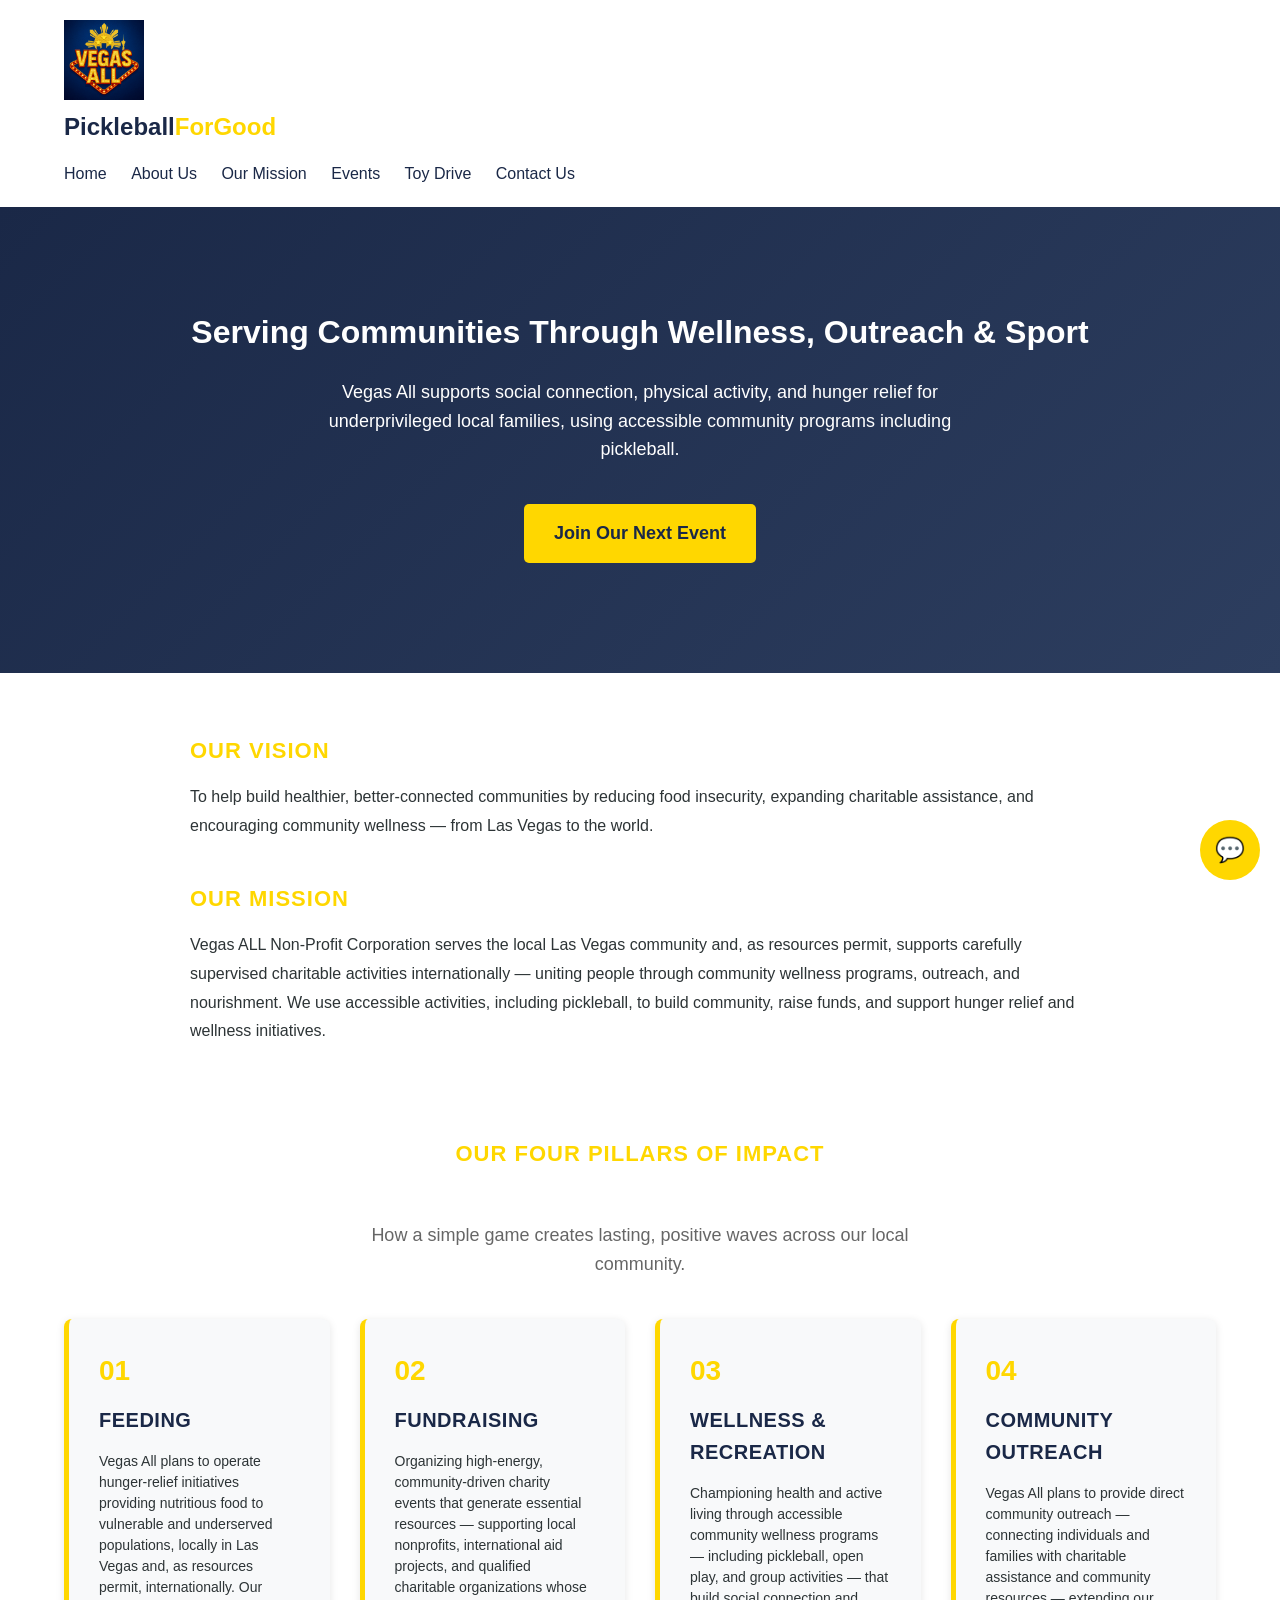
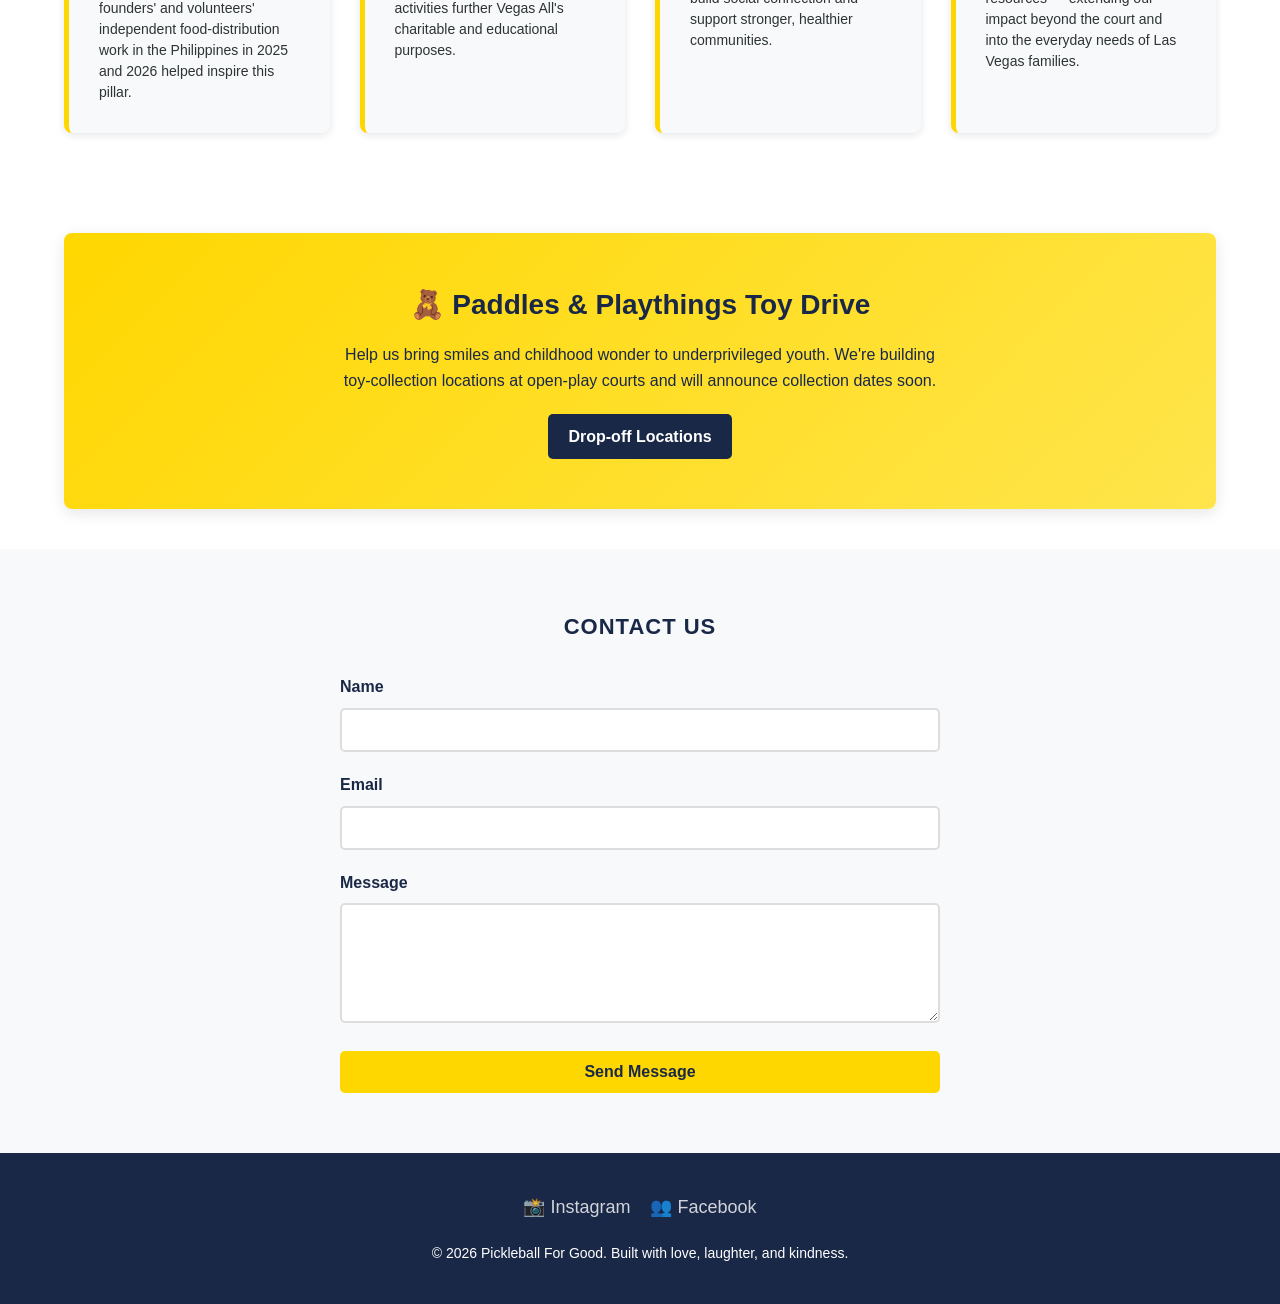
==== index.html @ 1845f148 "Update index.html" ====
<!DOCTYPE html>
<html lang="en">
<head>
    <meta charset="UTF-8">
    <meta name="viewport" content="width=device-width, initial-scale=1.0">
    <title>Pickleball For Good | Serve Kindness & Joy</title>
    <style>
        :root {
            --primary: #1a2847; /* Deep Navy - Professional & Trustworthy */
            --accent: #FFD700;  /* Vegas Gold - Energy & Glamour */
            --highlight: #00D084; /* Fresh Lime Green - Sport & Vitality */
            --dark: #2D3436;    /* Charcoal Text */
            --light: #F8F9FA;   /* Warm White */
        }
        * { box-sizing: border-box; margin: 0; padding: 0; font-family: 'Segoe UI', Tahoma, Geneva, Verdana, sans-serif; }
        body { color: var(--dark); line-height: 1.6; background-color: #ffffff; }

        /* Header & Navigation */
        header { display: flex; flex-wrap: wrap; justify-content: space-between; align-items: center; padding: 20px 5%; background: white; box-shadow: 0 2px 5px rgba(0,0,0,0.05); }
        .logo-container { display: flex; align-items: center; gap: 15px; flex-basis: 100%; }
        .logo-img { max-width: 80px; width: auto; height: auto; }
        .logo { font-size: 24px; font-weight: bold; color: var(--primary); }
        .logo span { color: var(--accent); }

        nav { flex-basis: 100%; margin-top: 15px; }
        nav a { margin-right: 20px; text-decoration: none; color: var(--primary); font-weight: 500; transition: color 0.3s ease; }
        nav a:hover { color: var(--accent); }
        .btn { background: var(--primary); color: white; padding: 10px 20px; border-radius: 5px; text-decoration: none; font-weight: bold; display: inline-block; transition: background 0.3s ease; }
        .btn:hover { background: var(--highlight); }
        .btn-accent { background: var(--accent); color: var(--primary); }
        .btn-accent:hover { background: #FFC700; }
        
        /* Hero Section */
        .hero { background: linear-gradient(135deg, var(--primary) 0%, #2d3e5f 100%); color: white; padding: 100px 5%; text-align: center; }
        .hero h1 { font-size: 32px; margin-bottom: 20px; }
        .hero p { font-size: 18px; max-width: 700px; margin: 0 auto 30px; }
        .hero .btn { margin: 10px; padding: 15px 30px; font-size: 18px; }

        /* Mission Section */
        .section { padding: 60px 5%; text-align: center; }
        .mission-intro { max-width: 900px; margin: 0 auto 50px; }
        .mission-block { margin-bottom: 40px; text-align: left; display: inline-block; width: 100%; max-width: 900px; }
        .mission-block h3 { color: var(--accent); font-size: 22px; font-weight: bold; margin-bottom: 15px; text-transform: uppercase; letter-spacing: 1px; }
        .mission-block p { font-size: 16px; line-height: 1.8; color: var(--dark); }

        /* Section Heading */
        .section h2 { color: var(--accent); font-size: 22px; font-weight: bold; margin-bottom: 20px; text-transform: uppercase; letter-spacing: 1px; }

        /* Pillars Section */
        .pillars-intro { margin: 50px 0 30px 0; font-size: 18px; color: #666; max-width: 600px; margin-left: auto; margin-right: auto; }
        .grid { display: grid; grid-template-columns: repeat(auto-fit, minmax(220px, 1fr)); gap: 30px; margin-top: 40px; }
        .card { background: var(--light); padding: 30px; border-radius: 8px; border-left: 5px solid var(--accent); text-align: left; box-shadow: 0 2px 8px rgba(0,0,0,0.1); transition: transform 0.3s ease; }
        .card:hover { transform: translateY(-5px); box-shadow: 0 4px 15px rgba(255, 215, 0, 0.2); }
        .card-number { font-size: 28px; font-weight: bold; color: var(--accent); margin-bottom: 10px; }
        .card h3 { margin-bottom: 15px; color: var(--primary); font-size: 20px; text-transform: uppercase; letter-spacing: 0.5px; }
        .card p { font-size: 14px; line-height: 1.5; color: var(--dark); }

        /* Contact Us Section */
        .contact-section { background: var(--light); padding: 60px 5%; }
        .contact-container { max-width: 600px; margin: 0 auto; }
        .contact-section h2 { color: var(--primary); font-size: 22px; font-weight: bold; margin-bottom: 30px; text-transform: uppercase; letter-spacing: 1px; text-align: center; }
        .form-group { margin-bottom: 20px; }
        .form-group label { display: block; margin-bottom: 8px; color: var(--primary); font-weight: 600; }
        .form-group input,
        .form-group textarea { width: 100%; padding: 12px; border: 2px solid #ddd; border-radius: 5px; font-size: 14px; font-family: inherit; transition: border-color 0.3s ease; }
        .form-group input:focus,
        .form-group textarea:focus { outline: none; border-color: var(--accent); }
        .form-group textarea { resize: vertical; min-height: 120px; }
        .contact-btn { width: 100%; background: var(--accent); color: var(--primary); padding: 12px; border: none; border-radius: 5px; font-weight: bold; font-size: 16px; cursor: pointer; transition: background 0.3s ease; }
        .contact-btn:hover { background: #FFC700; }
        .form-message { text-align: center; margin-top: 15px; padding: 10px; border-radius: 5px; display: none; }
        .form-message.success { background: #d4edda; color: #155724; display: block; }

        /* Toy Drive Banner */
        .toy-drive { background: linear-gradient(135deg, var(--accent) 0%, #FFE54C 100%); padding: 50px 5%; text-align: center; border-radius: 8px; margin: 40px 5%; border: none; box-shadow: 0 4px 15px rgba(0,0,0,0.1); }
        .toy-drive h2 { color: var(--primary); margin-bottom: 15px; font-size: 28px; }
        .toy-drive p { max-width: 600px; margin: 0 auto 20px; font-weight: 500; color: var(--primary); }

        /* Chat Bot Widget */
        .chat-widget { position: fixed; bottom: 20px; right: 20px; width: 380px; height: 600px; background: white; border-radius: 10px; box-shadow: 0 5px 40px rgba(0,0,0,0.16); display: flex; flex-direction: column; z-index: 9999; }
        .chat-header { background: var(--primary); color: white; padding: 20px; border-radius: 10px 10px 0 0; display: flex; justify-content: space-between; align-items: center; }
        .chat-header h3 { font-size: 16px; margin: 0; }
        .chat-close { background: none; border: none; color: white; font-size: 24px; cursor: pointer; }
        .chat-messages { flex: 1; padding: 20px; overflow-y: auto; background: #f5f5f5; }
        .message { margin-bottom: 12px; display: flex; }
        .message.bot { justify-content: flex-start; }
        .message.user { justify-content: flex-end; }
        .message-content { max-width: 70%; padding: 10px 15px; border-radius: 8px; font-size: 14px; line-height: 1.4; }
        .message.bot .message-content { background: white; color: var(--dark); border: 1px solid #ddd; }
        .message.user .message-content { background: var(--accent); color: var(--primary); }
        .message-link { color: var(--primary); font-weight: bold; cursor: pointer; text-decoration: underline; }
        .chat-input { padding: 15px; border-top: 1px solid #ddd; display: flex; gap: 10px; }
        .chat-input input { flex: 1; padding: 10px; border: 1px solid #ddd; border-radius: 5px; font-size: 14px; }
        .chat-input button { background: var(--accent); color: var(--primary); border: none; padding: 10px 15px; border-radius: 5px; cursor: pointer; font-weight: bold; transition: background 0.3s ease; }
        .chat-input button:hover { background: #FFC700; }
        .chat-toggle { position: fixed; bottom: 20px; right: 20px; width: 60px; height: 60px; background: var(--accent); border: none; border-radius: 50%; color: var(--primary); font-size: 24px; cursor: pointer; z-index: 9998; transition: background 0.3s ease; }
        .chat-toggle:hover { background: #FFC700; }
        .chat-widget.hidden { display: none; }

        /* Footer */
        footer { background: var(--primary); color: white; text-align: center; padding: 30px; font-size: 14px; }

        @media (max-width: 600px) {
            .chat-widget { width: 90%; height: 500px; right: 5%; left: 5%; }
        }
    </style>
</head>
<body>

    <!-- Header -->
    <header>
        <div class="logo-container">
            <a href="index.html" style="text-decoration: none;">
                <img src="/assets/images/Vegas All Logo.jpg" alt="logo" class="logo-img">
                <div class="logo">Pickleball<span>ForGood</span></div>
            </a>
        </div>
        <nav>
            <a href="index.html">Home</a>
            <a href="about-us.html">About Us</a>
            <a href="mission.html">Our Mission</a>
            <a href="events.html">Events</a>
            <a href="toy-drive.html">Toy Drive</a>
            <a href="#contact">Contact Us</a>
        </nav>
    </header>

    <!-- Hero Section -->
    <section class="hero">
        <h1>Serving Communities Through Wellness, Outreach &amp; Sport</h1>
        <p>Vegas All supports social connection, physical activity, and hunger relief for underprivileged local families, using accessible community programs including pickleball.</p>
        <a href="events.html" class="btn btn-accent">Join Our Next Event</a>
    </section>

    <!-- Mission & Pillars Section -->
    <section id="about" class="section">
        <div class="mission-intro">
            <div class="mission-block">
                <h3>Our Vision</h3>
                <p>To help build healthier, better-connected communities by reducing food insecurity, expanding charitable assistance, and encouraging community wellness — from Las Vegas to the world.</p>
            </div>
            
            <div class="mission-block">
                <h3>Our Mission</h3>
                <p>Vegas ALL Non-Profit Corporation serves the local Las Vegas community and, as resources permit, supports carefully supervised charitable activities internationally — uniting people through community wellness programs, outreach, and nourishment. We use accessible activities, including pickleball, to build community, raise funds, and support hunger relief and wellness initiatives.</p>
            </div>
        </div>

        <h2>Our Four Pillars of Impact</h2>
        <p class="pillars-intro">How a simple game creates lasting, positive waves across our local community.</p>
        <div class="grid">
            <div class="card">
                <div class="card-number">01</div>
                <h3>FEEDING</h3>
                <p>Vegas All plans to operate hunger-relief initiatives providing nutritious food to vulnerable and underserved populations, locally in Las Vegas and, as resources permit, internationally. Our founders&#39; and volunteers&#39; independent food-distribution work in the Philippines in 2025 and 2026 helped inspire this pillar.</p>
            </div>
            <div class="card">
                <div class="card-number">02</div>
                <h3>FUNDRAISING</h3>
                <p>Organizing high-energy, community-driven charity events that generate essential resources — supporting local nonprofits, international aid projects, and qualified charitable organizations whose activities further Vegas All&#39;s charitable and educational purposes.</p>
            </div>
            <div class="card">
                <div class="card-number">03</div>
                <h3>WELLNESS & RECREATION</h3>
                <p>Championing health and active living through accessible community wellness programs — including pickleball, open play, and group activities — that build social connection and support stronger, healthier communities.</p>
            </div>
            <div class="card">
                <div class="card-number">04</div>
                <h3>COMMUNITY OUTREACH</h3>
                <p>Vegas All plans to provide direct community outreach — connecting individuals and families with charitable assistance and community resources — extending our impact beyond the court and into the everyday needs of Las Vegas families.</p>
            </div>
        </div>
    </section>

    <!-- Toy Drive Feature -->
    <section id="toydrive" class="toy-drive">
        <h2>🧸 Paddles & Playthings Toy Drive</h2>
        <p>Help us bring smiles and childhood wonder to underprivileged youth. We&#39;re building toy-collection locations at open-play courts and will announce collection dates soon.</p>
        <a href="toy-drive.html" class="btn">Drop-off Locations</a>
    </section>
    
    <!-- Contact Us Section -->
    <section id="contact" class="contact-section">
        <div class="contact-container">
            <h2>Contact Us</h2>
            <form id="contactForm">
                <div class="form-group">
                    <label for="name">Name</label>
                    <input type="text" id="name" name="name" required>
                </div>
                <div class="form-group">
                    <label for="email">Email</label>
                    <input type="email" id="email" name="email" required>
                </div>
                <div class="form-group">
                    <label for="message">Message</label>
                    <textarea id="message" name="message" required></textarea>
                </div>
                <button type="submit" class="contact-btn">Send Message</button>
                <div id="formMessage" class="form-message"></div>
            </form>
        </div>
    </section>

    <!-- Footer -->
    <footer style="background: var(--primary); color: white; text-align: center; padding: 40px 5%; font-size: 14px;">
        <!-- Minimal Social Links -->
        <div style="margin-bottom: 20px; display: flex; justify-content: center; gap: 20px; font-size: 18px;">
            <a href="#" target="_blank" style="color: white; text-decoration: none; opacity: 0.8; transition: opacity 0.3s;" onmouseover="this.style.opacity='1'" onmouseout="this.style.opacity='0.8'">📸 Instagram</a>
            <a href="#" target="_blank" style="color: white; text-decoration: none; opacity: 0.8; transition: opacity 0.3s;" onmouseover="this.style.opacity='1'" onmouseout="this.style.opacity='0.8'">👥 Facebook</a>
        </div>
        <p>&copy; 2026 Pickleball For Good. Built with love, laughter, and kindness.</p>
    </footer>
    
    <!-- Chat Bot Toggle Button -->
    <button class="chat-toggle" id="chatToggle">💬</button>

    <!-- Chat Widget -->
    <div class="chat-widget hidden" id="chatWidget">
        <div class="chat-header">
            <h3>Vegas ALL Support</h3>
            <button class="chat-close" id="chatClose">×</button>
        </div>
        <div class="chat-messages" id="chatMessages">
            <div class="message bot">
                <div class="message-content">Hi! 👋 Welcome to Vegas ALL. How can I help you today?</div>
            </div>
        </div>
        <div class="chat-input">
            <input type="text" id="chatInput" placeholder="Type your message...">
            <button id="chatSend">Send</button>
        </div>
    </div>

    <script src="/assets/js/common.js"></script>
</body>
</html>
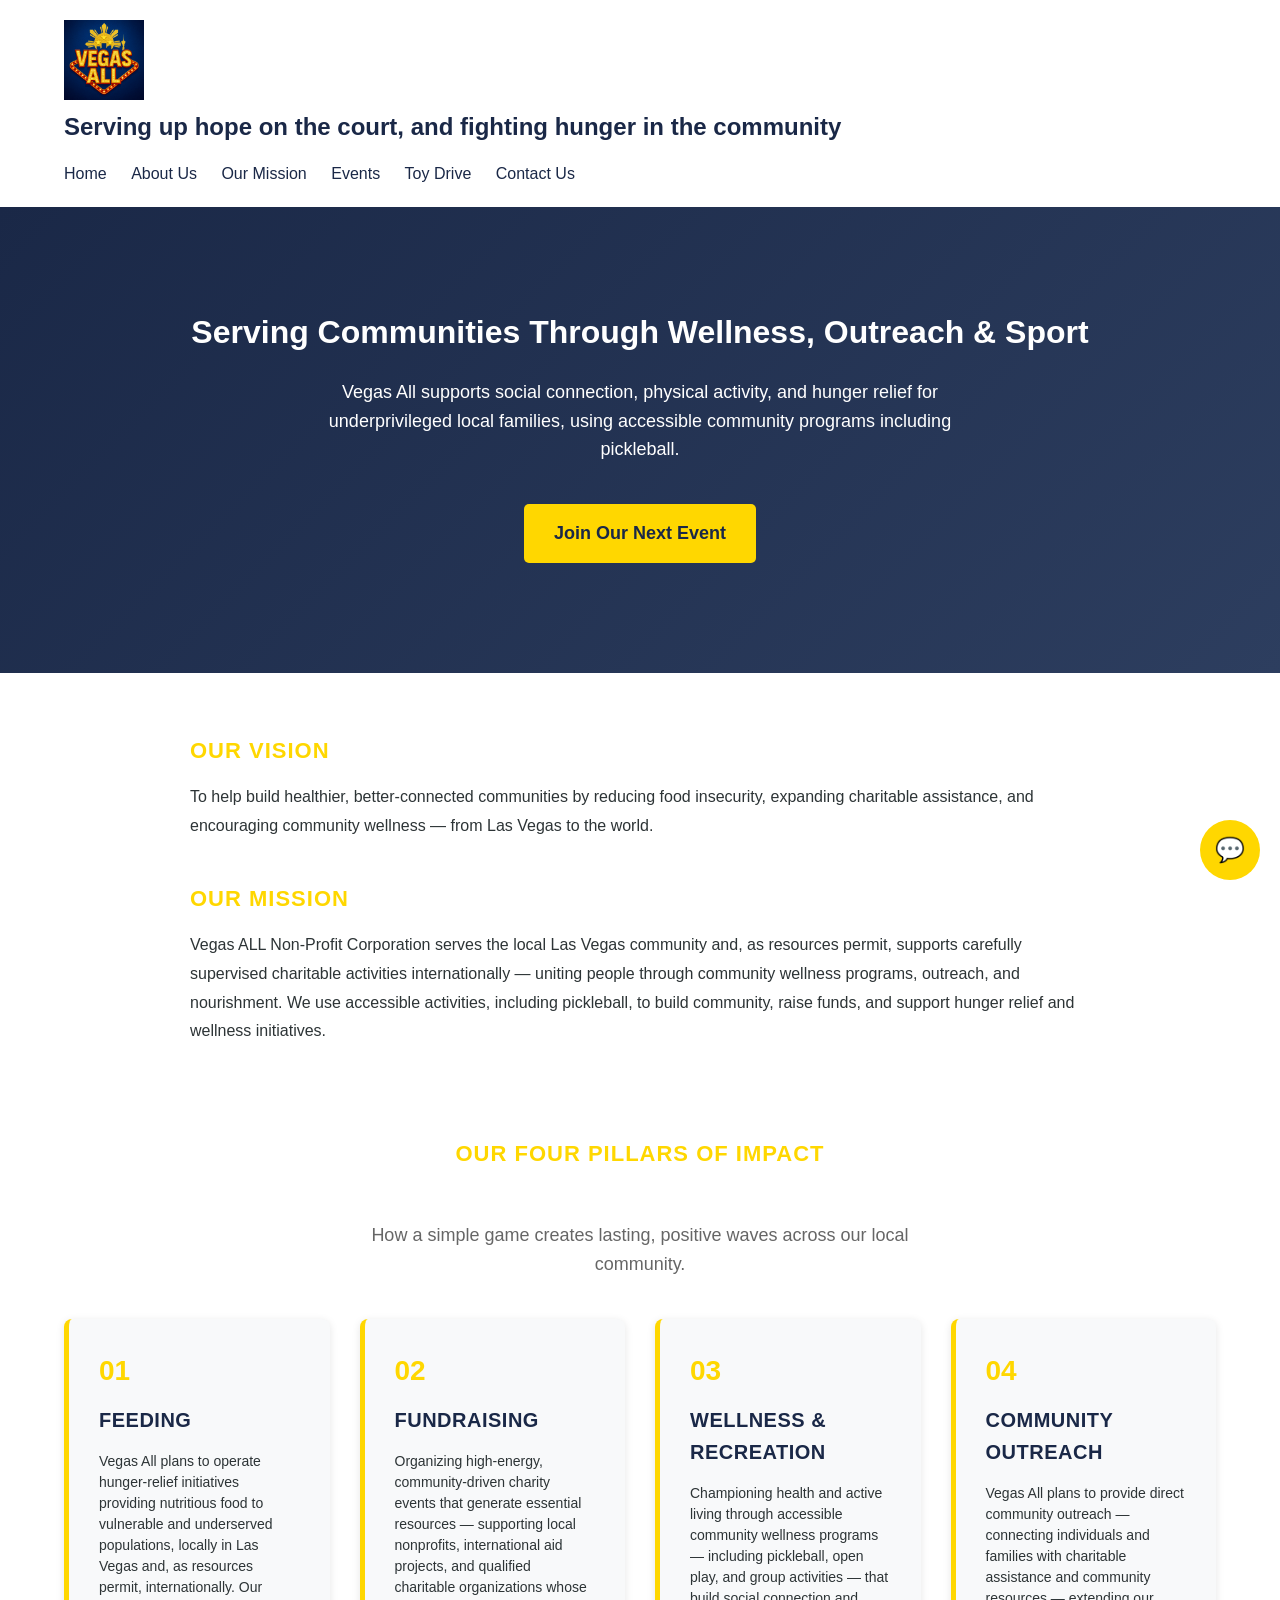
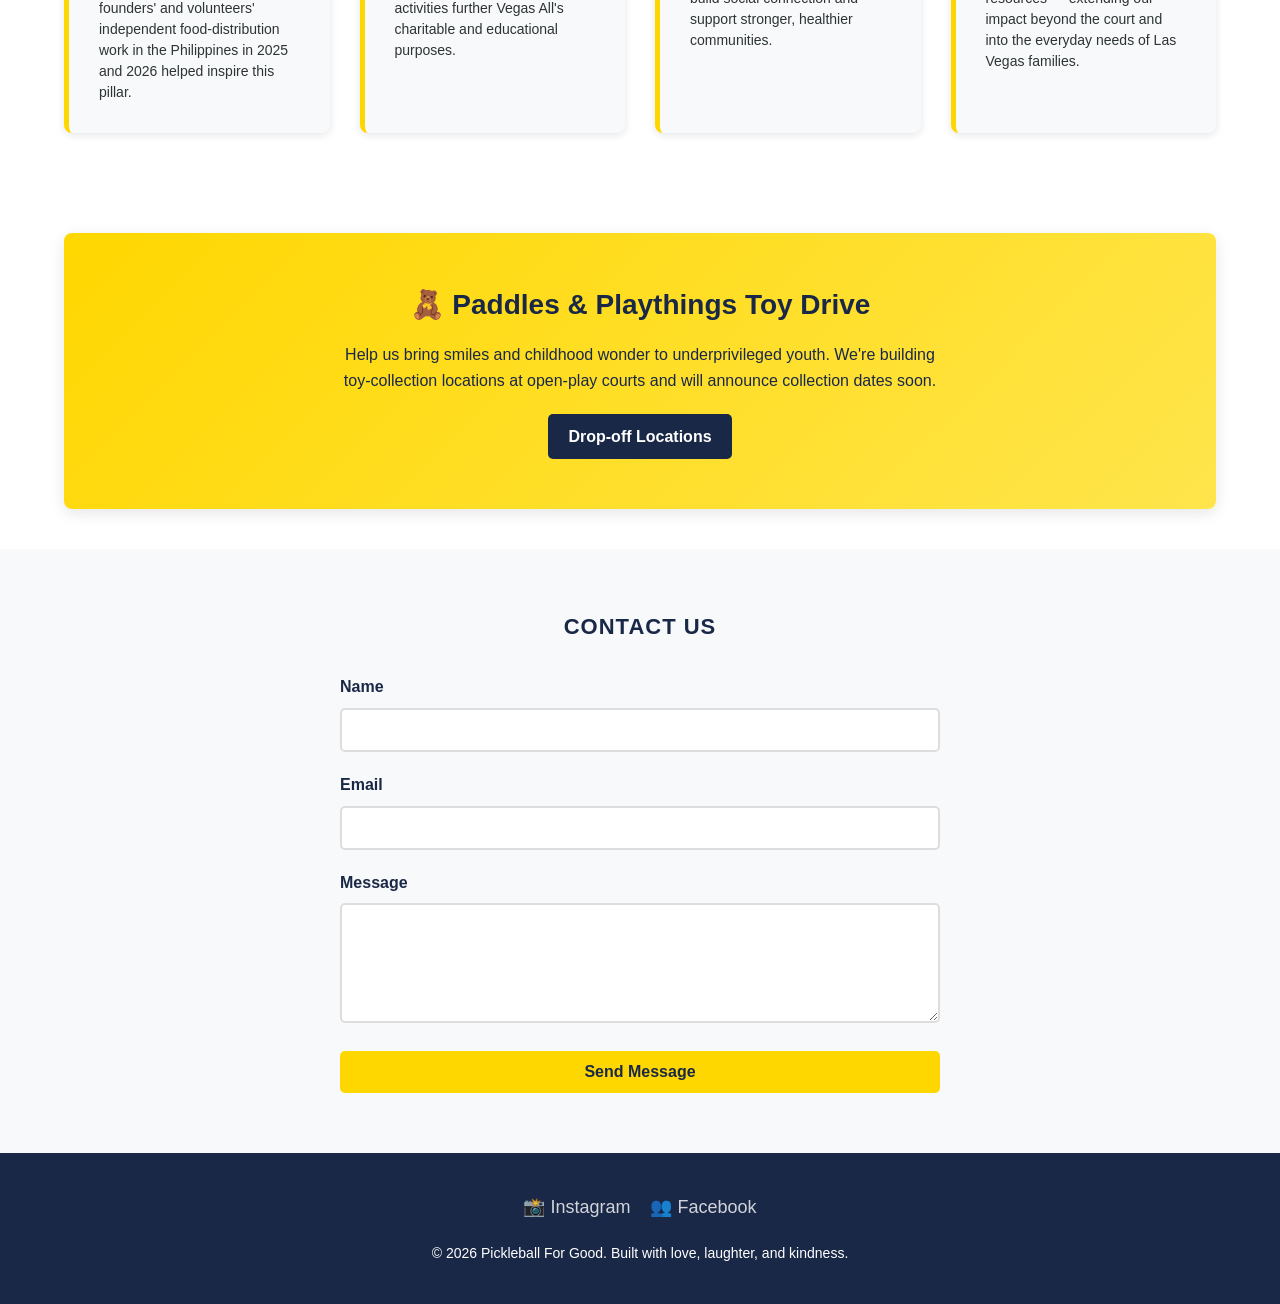
==== commit e40dea00: "Update index.html" ====
--- a/index.html
+++ b/index.html
@@ -112,7 +112,7 @@
         <div class="logo-container">
             <a href="index.html" style="text-decoration: none;">
                 <img src="/assets/images/Vegas All Logo.jpg" alt="logo" class="logo-img">
-                <div class="logo">Pickleball<span>ForGood</span></div>
+                <div class="logo">Serving up hope on the court, and fighting hunger in the community</div>
             </a>
         </div>
         <nav>
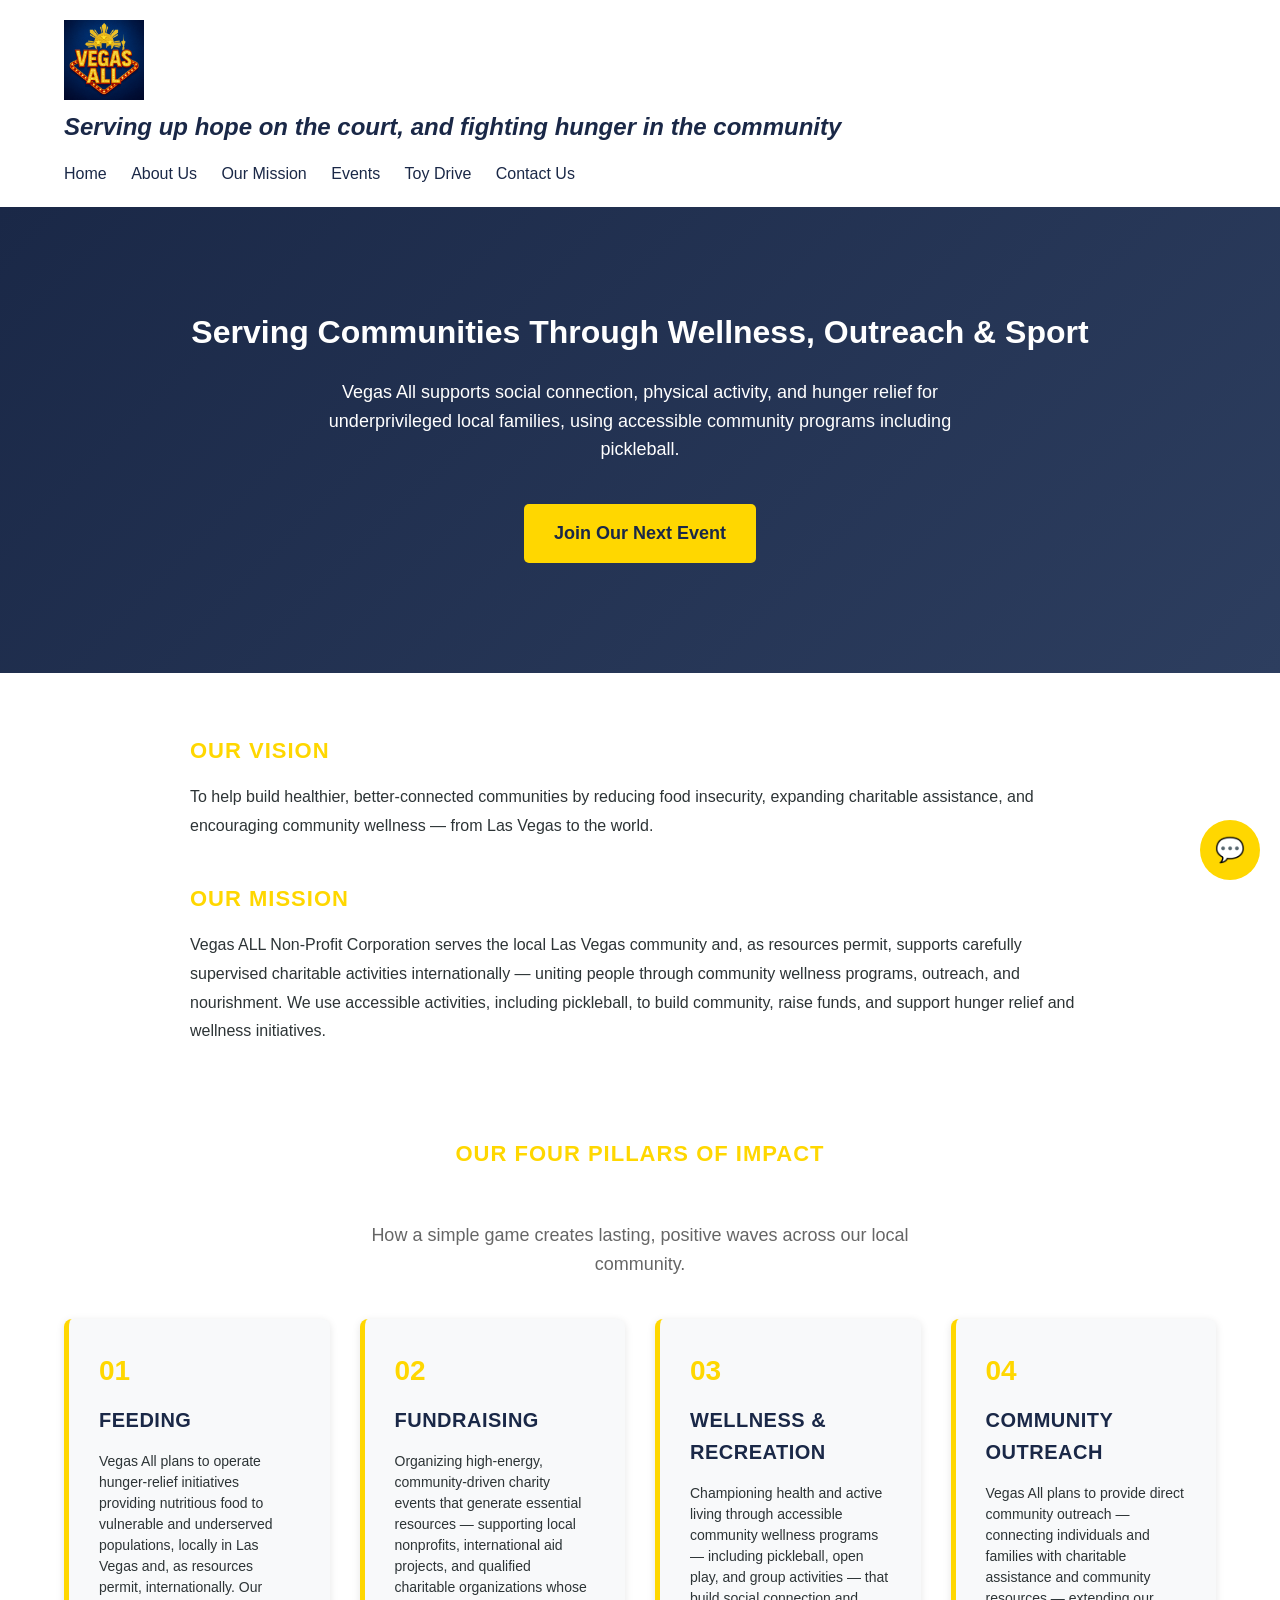
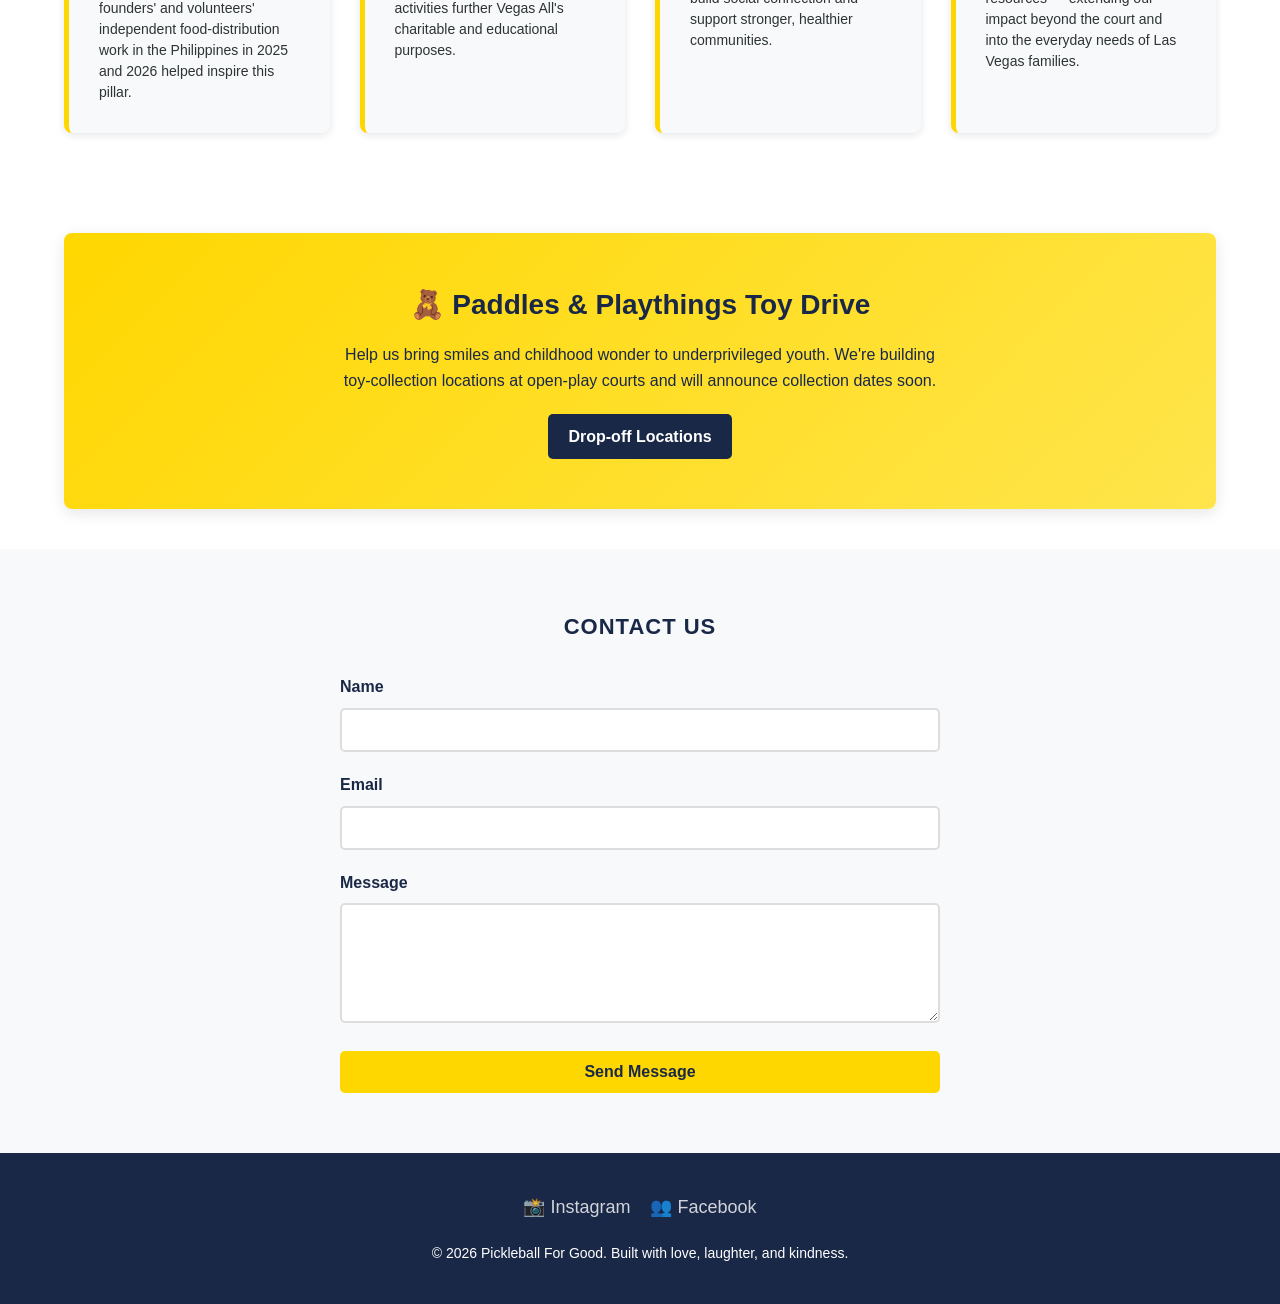
==== commit efa7c7a7: "Update index.html" ====
--- a/index.html
+++ b/index.html
@@ -3,7 +3,7 @@
 <head>
     <meta charset="UTF-8">
     <meta name="viewport" content="width=device-width, initial-scale=1.0">
-    <title>Pickleball For Good | Serve Kindness & Joy</title>
+    <title><Pickleball For Good | Serve Kindness & Joy</title>
     <style>
         :root {
             --primary: #1a2847; /* Deep Navy - Professional & Trustworthy */
@@ -112,7 +112,7 @@
         <div class="logo-container">
             <a href="index.html" style="text-decoration: none;">
                 <img src="/assets/images/Vegas All Logo.jpg" alt="logo" class="logo-img">
-                <div class="logo">Serving up hope on the court, and fighting hunger in the community</div>
+                <div class="logo"><i>Serving up hope on the court, and fighting hunger in the community</i></div>
             </a>
         </div>
         <nav>
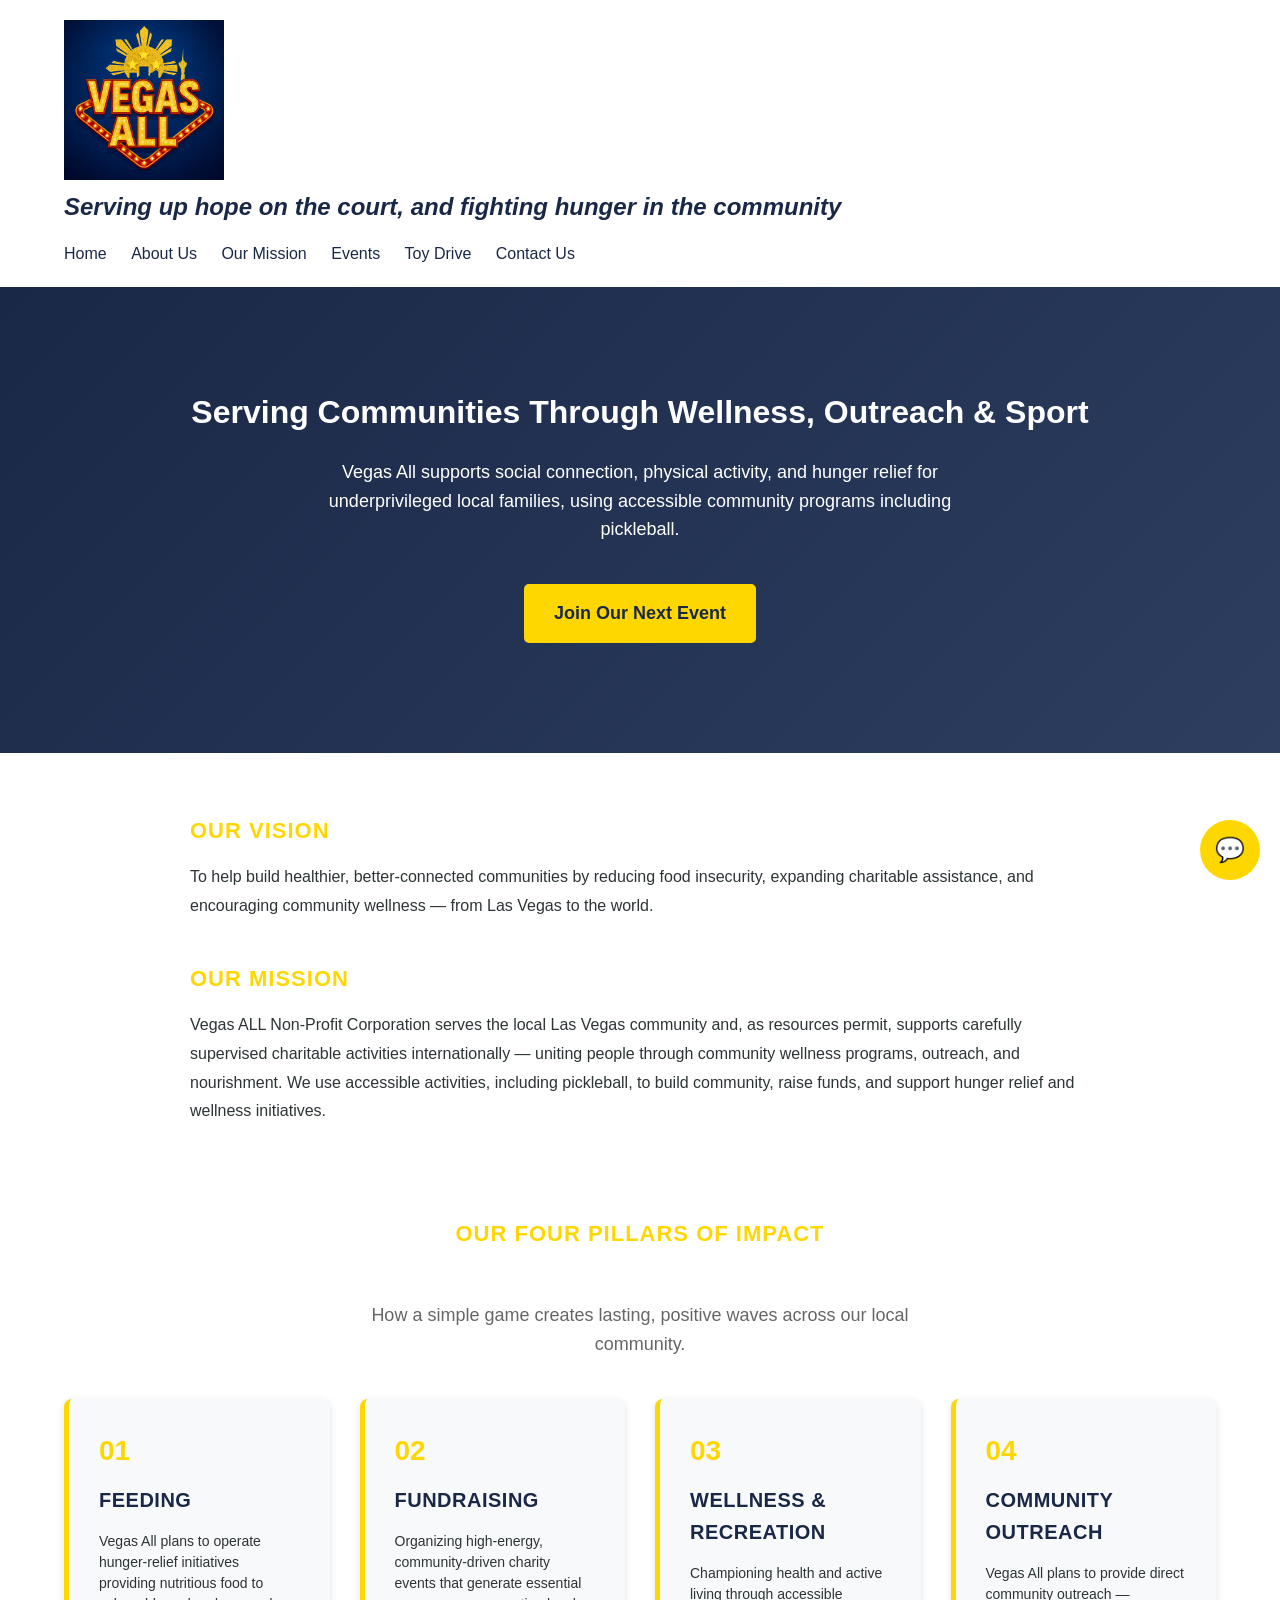
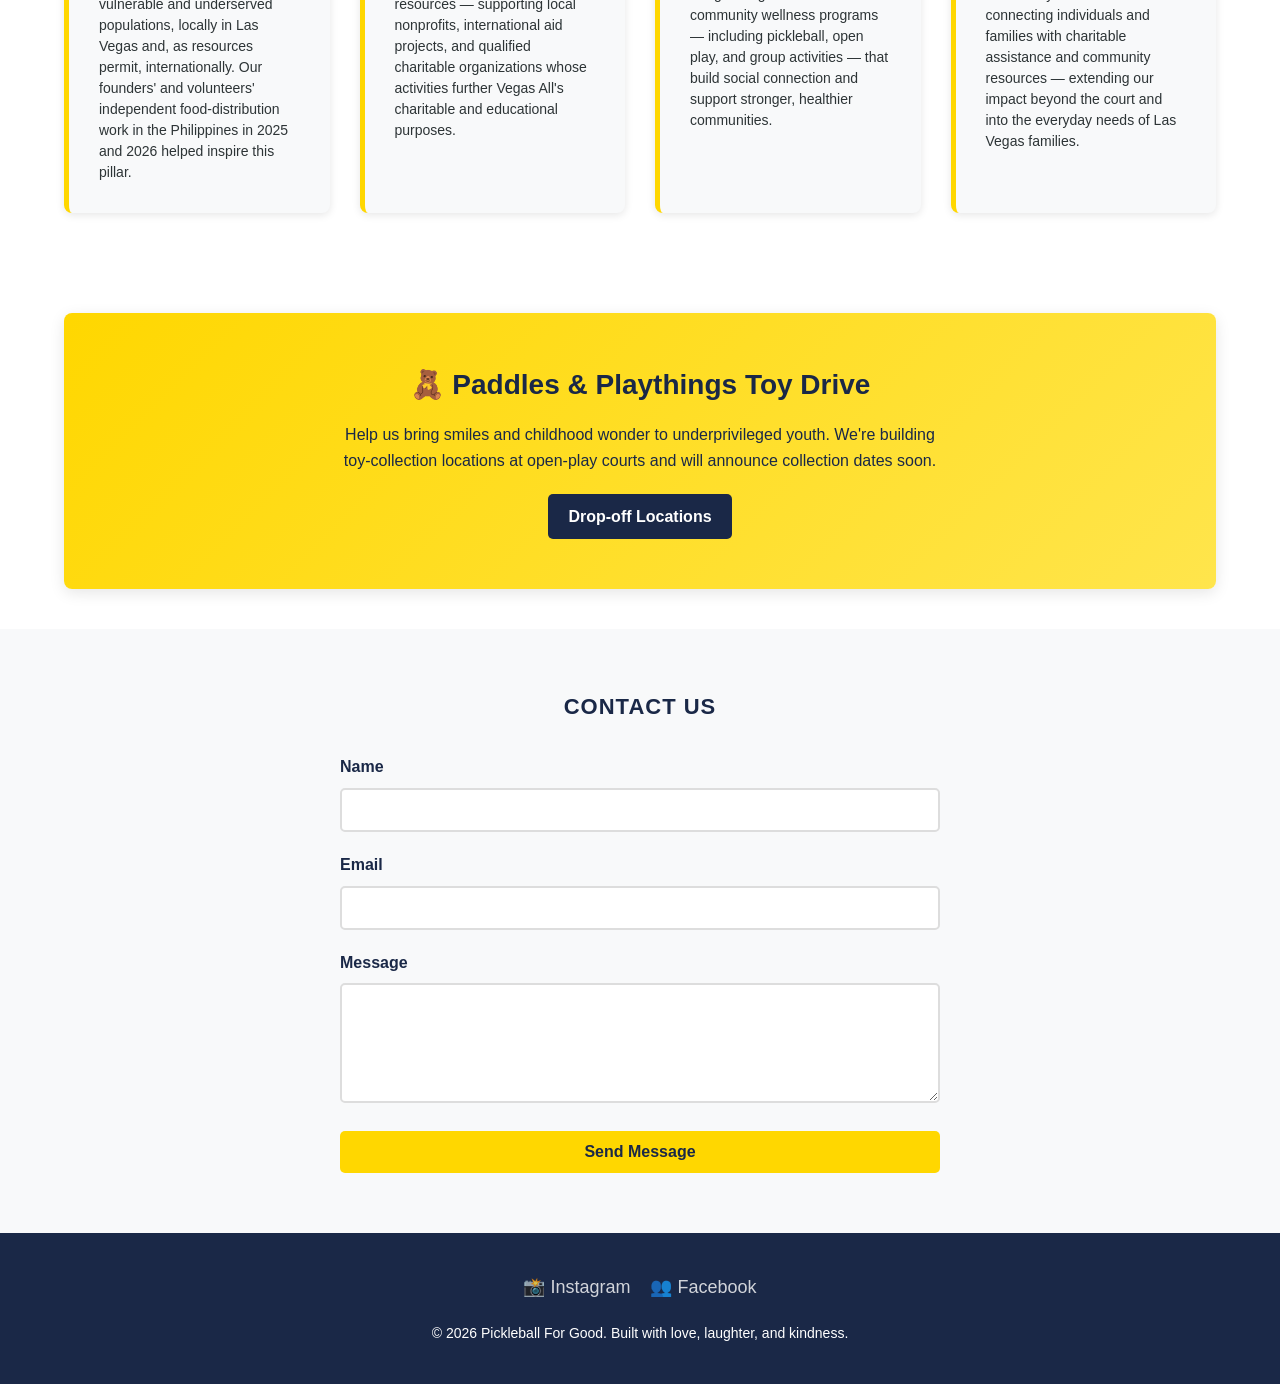
==== commit 7d84fc98: "Update index.html" ====
--- a/index.html
+++ b/index.html
@@ -3,7 +3,7 @@
 <head>
     <meta charset="UTF-8">
     <meta name="viewport" content="width=device-width, initial-scale=1.0">
-    <title><Pickleball For Good | Serve Kindness & Joy</title>
+    <title>Home | Vegas ALL Non-profit Organization</title>
     <style>
         :root {
             --primary: #1a2847; /* Deep Navy - Professional & Trustworthy */
@@ -18,7 +18,7 @@
         /* Header & Navigation */
         header { display: flex; flex-wrap: wrap; justify-content: space-between; align-items: center; padding: 20px 5%; background: white; box-shadow: 0 2px 5px rgba(0,0,0,0.05); }
         .logo-container { display: flex; align-items: center; gap: 15px; flex-basis: 100%; }
-        .logo-img { max-width: 80px; width: auto; height: auto; }
+        .logo-img { max-width: 160px; width: auto; height: auto; }
         .logo { font-size: 24px; font-weight: bold; color: var(--primary); }
         .logo span { color: var(--accent); }
 
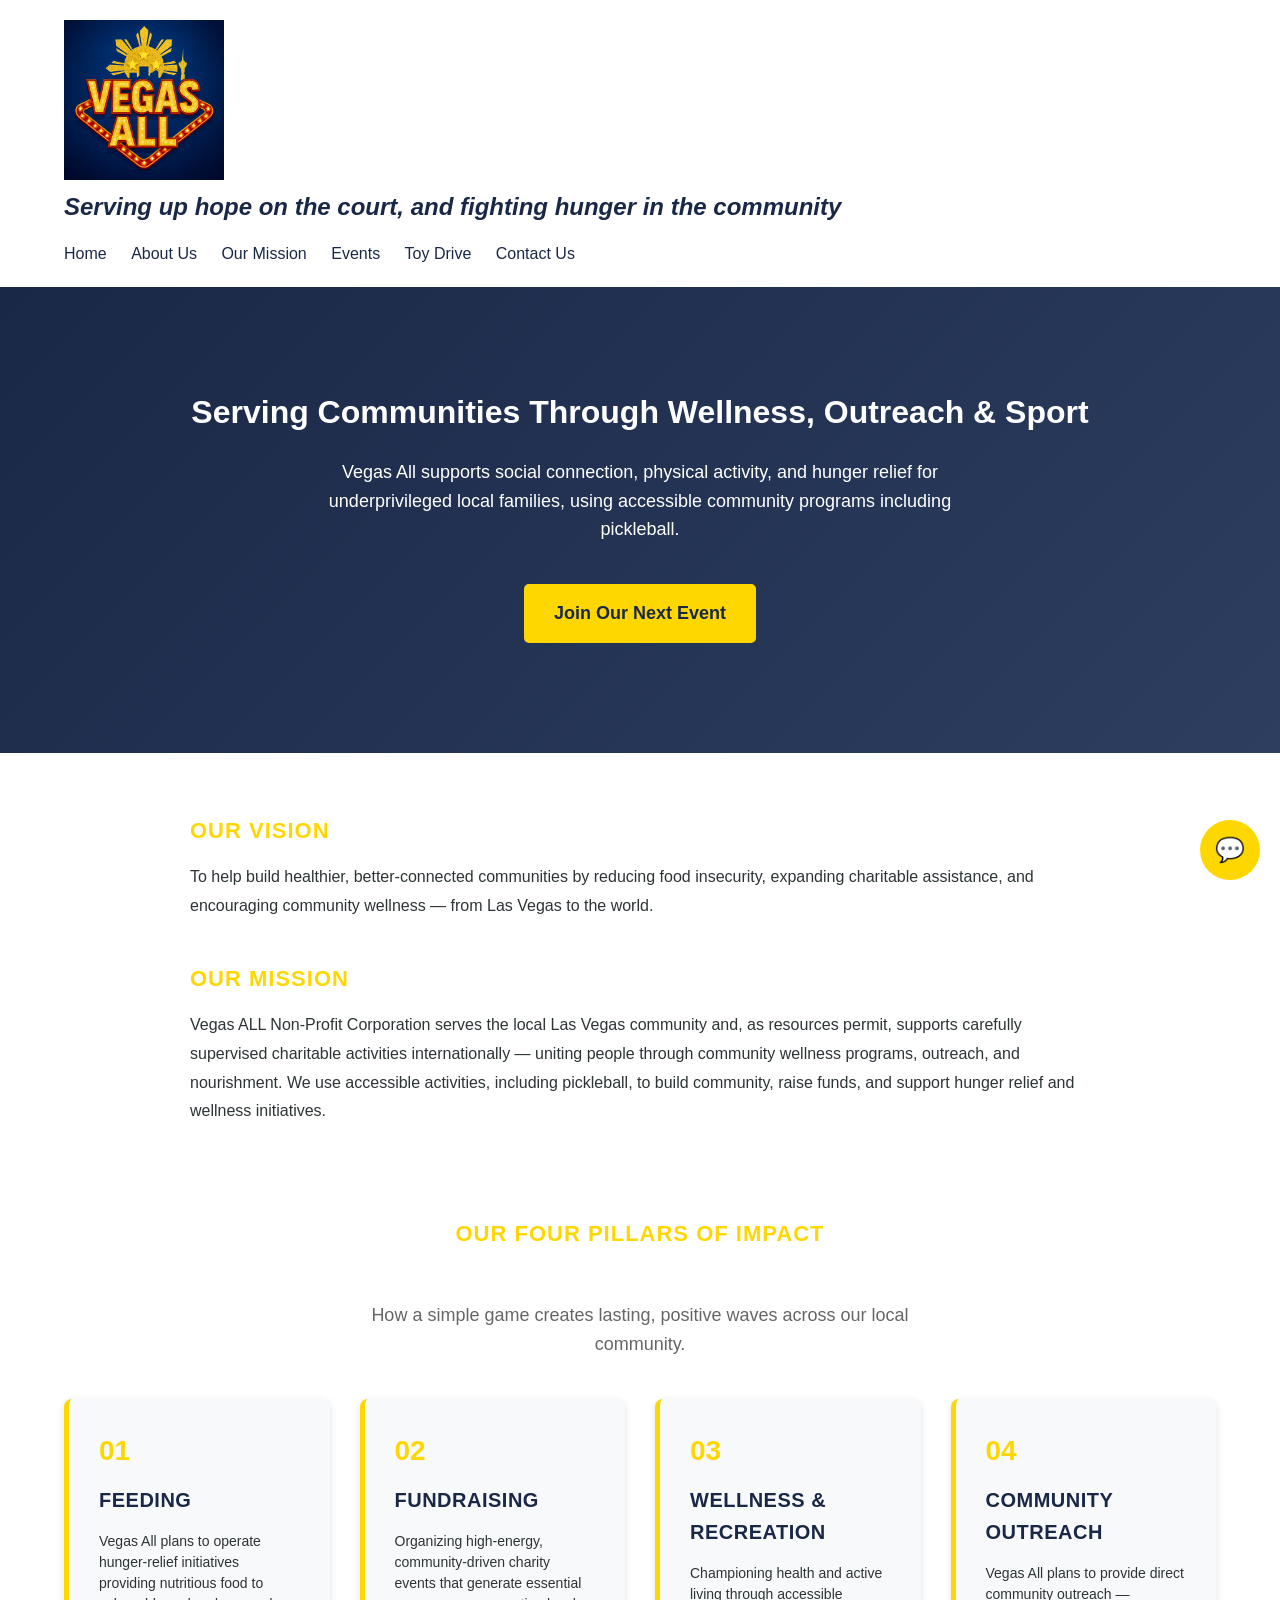
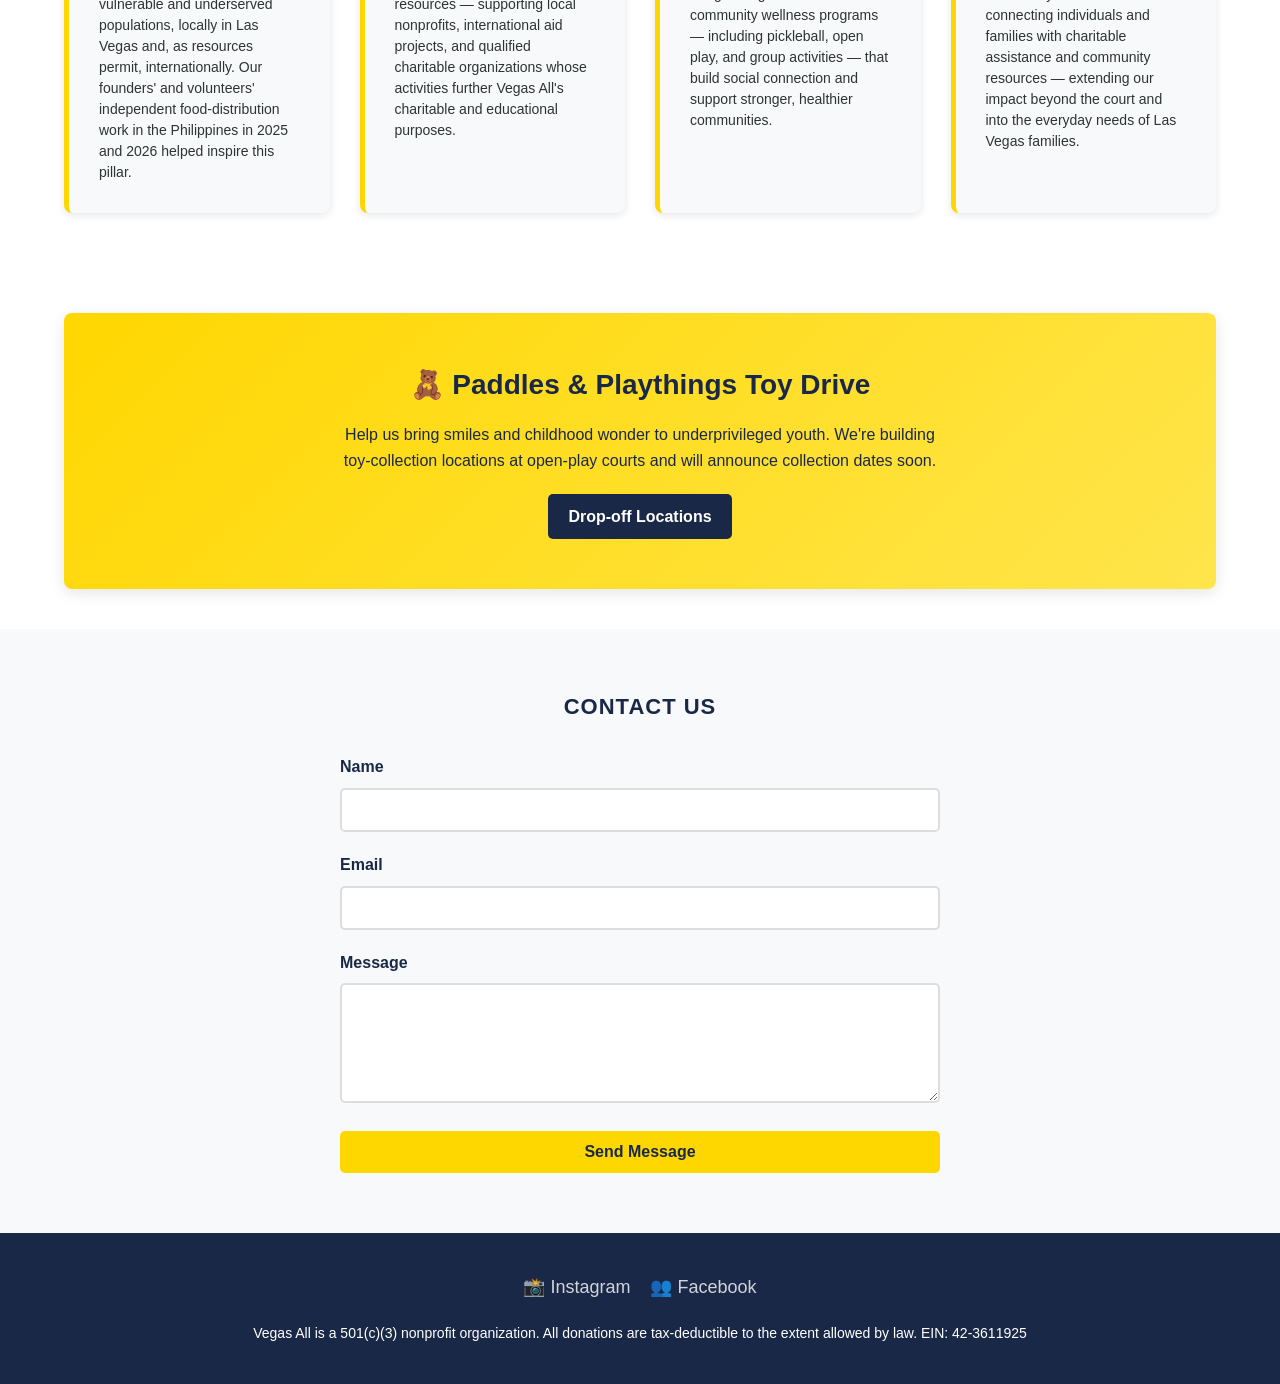
==== commit da32b9d5: "Change footer content to nonprofit details Updated footer text to reflect organizational information" ====
--- a/index.html
+++ b/index.html
@@ -206,10 +206,10 @@
     <footer style="background: var(--primary); color: white; text-align: center; padding: 40px 5%; font-size: 14px;">
         <!-- Minimal Social Links -->
         <div style="margin-bottom: 20px; display: flex; justify-content: center; gap: 20px; font-size: 18px;">
-            <a href="#" target="_blank" style="color: white; text-decoration: none; opacity: 0.8; transition: opacity 0.3s;" onmouseover="this.style.opacity='1'" onmouseout="this.style.opacity='0.8'">📸 Instagram</a>
-            <a href="#" target="_blank" style="color: white; text-decoration: none; opacity: 0.8; transition: opacity 0.3s;" onmouseover="this.style.opacity='1'" onmouseout="this.style.opacity='0.8'">👥 Facebook</a>
-        </div>
-        <p>&copy; 2026 Pickleball For Good. Built with love, laughter, and kindness.</p>
+            <a href="https://www.instagram.com/vegasall702?stkn=MTBxN3hiN3lyYzlrMw%3D%3D&utm_source=qr" target="_blank" style="color: white; text-decoration: none; opacity: 0.8; transition: opacity 0.3s;" onmouseover="this.style.opacity='1'" onmouseout="this.style.opacity='0.8'">📸 Instagram</a>
+            <a href="https://www.facebook.com/share/19Ux7pb5ga/?mibextid=wwXIfr" target="_blank" style="color: white; text-decoration: none; opacity: 0.8; transition: opacity 0.3s;" onmouseover="this.style.opacity='1'" onmouseout="this.style.opacity='0.8'">👥 Facebook</a>
+        </div>
+        <p>Vegas All is a 501(c)(3) nonprofit organization. All donations are tax-deductible to the extent allowed by law. EIN: 42-3611925</p>
     </footer>
     
     <!-- Chat Bot Toggle Button -->
